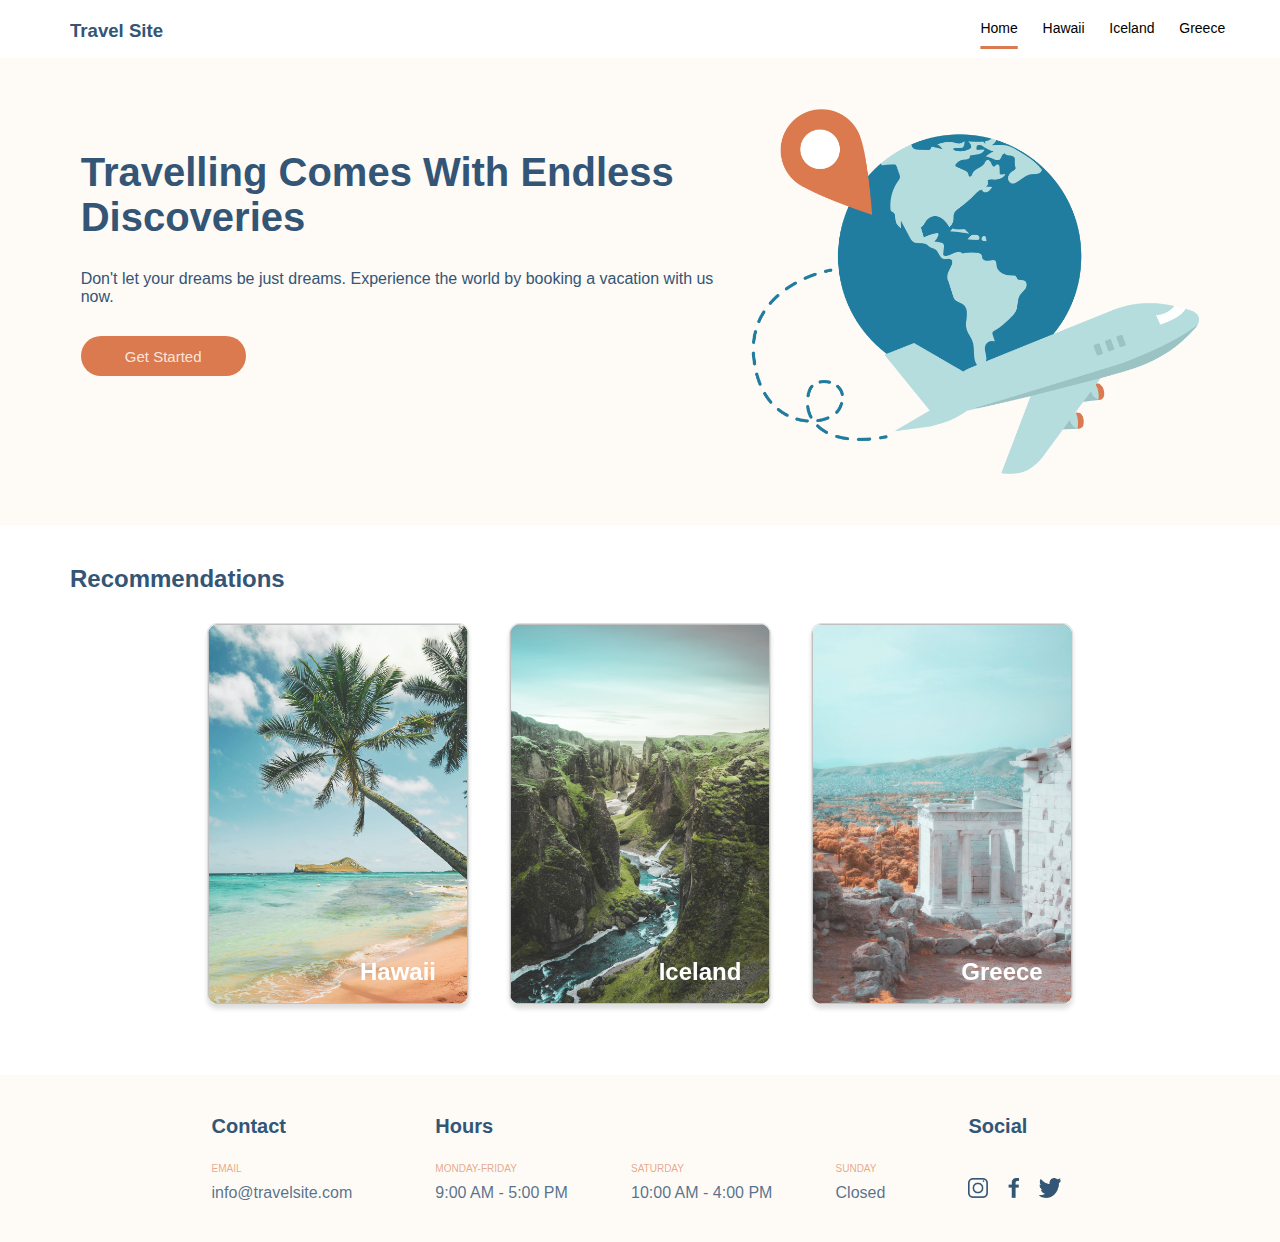
==== index.html @ bce3eba6 "link all pages and copied navigation and footer" ====
<!DOCTYPE html>
<html lang="en">
  <head>
    <meta charset="UTF-8" />
    <meta http-equiv="X-UA-Compatible" content="IE=edge" />
    <meta name="viewport" content="width=device-width, initial-scale=1.0" />
    <link rel="stylesheet" href="/css/global.css" />
    <link rel="stylesheet" href="/css/main.css" />
    <title>Travel Site</title>
  </head>

  <body>
    <header class="header">
      <!-- Nav Bar -->
      <nav class="header__nav">
        <site-logo class="header__logo"
          ><a href="/index.html">Travel Site</a></site-logo
        >
        <ul class="list">
          <li class="list__item list__item--active">
            <a href="/index.html">Home</a>
          </li>
          <li class="list__item"><a href="/pages/hawaii.html">Hawaii</a></li>
          <li class="list__item"><a href="/pages/iceland.html">Iceland</a></li>
          <li class="list__item"><a href="pages/greece.html">Greece</a></li>
        </ul>
      </nav>
    </header>

    <main>
      <!--Hero-->
      <section class="hero">
        <div class="hero__slogan-section">
          <h1 class="hero__slogan">
            Travelling Comes With Endless Discoveries
          </h1>
          <p class="hero__slogan--paragraph">
            Don't let your dreams be just dreams. Experience the world by
            booking a vacation with us now.
          </p>
          <button class="hero__button">Get Started</button>
        </div>
        <img class="hero__slogan-img" src="/assets/hero.png" />
      </section>
      <!-- Recommendations  -->
      <section class="destination-section">
        <h2 class="destination-section__reccomendation">Recommendations</h2>
        <div class="destination-section__cards">
          <div class="destination-section__card">
            <a href="/pages/hawaii.html">
              <img
                class="destination-section__img destination-section__img--hawaii"
              />
              <h2 class="destination-section__location">Hawaii</h2>
            </a>
          </div>
          <div class="destination-section__card">
            <a href="/pages/iceland.html">
              <img
                class="destination-section__img destination-section__img--iceland"
              />
              <h2 class="destination-section__location">Iceland</h2>
            </a>
          </div>
          <div class="destination-section__card">
            <a href="/pages/greece.html">
              <img
                class="destination-section__img destination-section__img--greece"
              />
              <h2 class="destination-section__location">Greece</h2>
            </a>
          </div>
        </div>
      </section>
    </main>

    <footer>
      <section class="footer-nav">
        <div class="footer-nav__contact-card">
          <h2 class="footer-nav__contact-title">Contact</h2>
          <h3 class="footer-nav__contact-subtitle">email</h3>
          <p class="footer-nav__contact-email">info@travelsite.com</p>
        </div>
        <div class="footer-nav__hours-card">
          <h2 class="footer-nav__hours-title">Hours</h2>
          <div class="footer-nav__hours-schedule">
            <span
              ><h3 class="footer-nav__hours-days">monday-friday</h3>
              <p class="footer-nav__hours-time">9:00 AM - 5:00 PM</p></span
            >
            <span
              ><h3 class="footer-nav__hours-days">saturday</h3>
              <p class="footer-nav__hours-time">10:00 AM - 4:00 PM</p></span
            >
            <span
              ><h3 class="footer-nav__hours-days">sunday</h3>
              <p class="footer-nav__hours-time">Closed</p></span
            >
          </div>
        </div>
        <div class="footer-nav__social-card">
          <h2 class="footer-nav__social-title">Social</h2>
          <div class="footer-nav__social-img">
            <img
              class="footer-nav__social-icon footer-nav__social-icon--position"
              src="/assets/icon-instagram.png"
              alt="instagram"
            />
            <img
              class="footer-nav__social-icon"
              src="/assets/icon-facebook.png"
              alt="facebook"
            />
            <img
              class="footer-nav__social-icon"
              src="/assets/icon-twitter.png"
              alt="twitter"
            />
          </div>
        </div>
      </section>
    </footer>
  </body>
</html>
---- css/global.css ----
* {
  margin: 0;
  padding: 0;
  font-family: Verdana, Geneva, Tahoma, sans-serif;
}
---- css/main.css ----
/* Header  */

header {
  background-color: #fff;
  width: 100%;
  padding: 1.25rem 0 1rem 0;
  position: fixed;
  top: 0;
}

/* Logo */

.header__logo {
  font-size: 1.163rem;
  font-weight: bold;
  color: #335576;
  margin: 0 0 0 4.375rem;
}

.header__logo a {
  color: #335576;
  text-decoration: none;
}

/* NavBar */

.header__nav {
  width: 100%;
  display: flex;
  justify-content: space-between;
}

.list {
  display: flex;
  justify-content: space-evenly;
  margin: 0 1.875rem 0 0;
}
li a {
  text-decoration: none;
  color: black;
}

ul {
  list-style: none;
}

.list__item--active {
  text-decoration: underline;
  text-decoration-thickness: 0.2rem;
  text-underline-offset: 0.8rem;
  color: #db7a4e;
}

ul.list {
  width: 23%;
  font-size: 0.875rem;
}

/* Hero Section */

.hero {
  background-color: #fefaf5;
  display: flex;
  justify-content: space-evenly;
  padding: 6.25rem 0 3.125rem 0;
}

.hero__slogan {
  color: #335576;
  font-size: 2.5rem;
  text-align: left;
  margin: 0 0 1.875rem 0;
}

.hero__slogan-section {
  width: 50%;
  padding: 3.125rem 0 0 3.125rem;
}

.hero__slogan--paragraph {
  color: #335576;
  text-align: left;
  margin: 0 0 1.875rem 0;
}

button {
  background-color: #db7a4e;
  color: #ffffffd2;
  width: 10.313rem;
  height: 2.5rem;
  font-size: 0.938rem;
  border-radius: 12.5rem;
  border: none;
}

.hero__slogan-img {
  width: 35%;
  height: 35%;

  padding: 0 3.125rem 0 0;
}

/* Recomendations Section */

.destination-section__reccomendation {
  color: #335576;
  margin: 2.5rem 0 1.875rem 4.375rem;
}

.destination-section__cards {
  display: flex;
  justify-content: center;
}

.destination-section__card {
  width: 16.25rem;
  height: 23.75rem;
  position: relative;
  text-align: center;
  border-radius: 0.625rem;
  border: 0.063rem solid rgba(0, 0, 0, 0.13);
  box-shadow: 0 0.25rem 0.25rem rgba(0, 0, 0, 0.129);
  margin: 0 1.25rem 0 1.25rem;
}

.destination-section__location {
  position: relative;
  bottom: 3.125rem;
  left: 3.75rem;
  color: #ffffff;
}

.destination-section__img {
  width: 100%;
  height: 100%;
  border-radius: 0.625rem;
  backdrop-filter: blur(0.313rem);
}

.destination-section__img--hawaii {
  background-image: url(/assets/hawaii.jpg);
  background-size: cover;
}

.destination-section__img--iceland {
  background-image: url(/assets/iceland.jpg);
  background-size: cover;
}

.destination-section__img--greece {
  background-image: url(/assets/greece.jpg);
  background-size: cover;
}

/* Footer Section */

footer {
  background-color: #fefaf5;
  margin: 4.375rem 0 0 0;
}

.footer-nav {
  display: flex;
  justify-content: space-around;
  padding: 2.5rem 0 2.5rem 0;
  margin: 0 0 0 10.625rem;
}

footer h2 {
  font-size: 1.25rem;
  color: #335576;
}

footer h3 {
  font-size: 0.625rem;
  font-weight: 100;
  text-transform: uppercase;
  color: #db7b4ea6;
}

footer p {
  color: #335576d4;
}

.footer-nav__hours-schedule {
  margin: 0.625rem 0 0 0;
  width: 28.125rem;
  display: flex;
  justify-content: space-between;
}

.footer-nav__hours-time {
  margin: 0.625rem 0 0 0;
}

.footer-nav__contact-subtitle {
  margin: 0.625rem 0 0 0;
}

.footer-nav__contact-email {
  margin: 0.625rem 0 0 0;
}

.footer-nav__social-card {
  margin: 0 6.25rem 0 0;
}

.footer-nav__social-img {
  width: 10.625rem;
  padding-top: 2.5rem;
  display: flex;
  justify-content: flex-start;
}

.footer-nav__social-icon {
  height: 1.25rem;
  display: flex;
  justify-content: flex-start;
  margin: 0 0.625rem 0 0.625rem;
}

.footer-nav__contact-title {
  padding: 0 0 0.938rem 0;
}

.footer-nav__hours-title {
  padding: 0 0 0.938rem 0;
}

.footer-nav__social-icon--position {
  margin-left: 0;
}

a {
  text-decoration: none;
  outline: none;
}
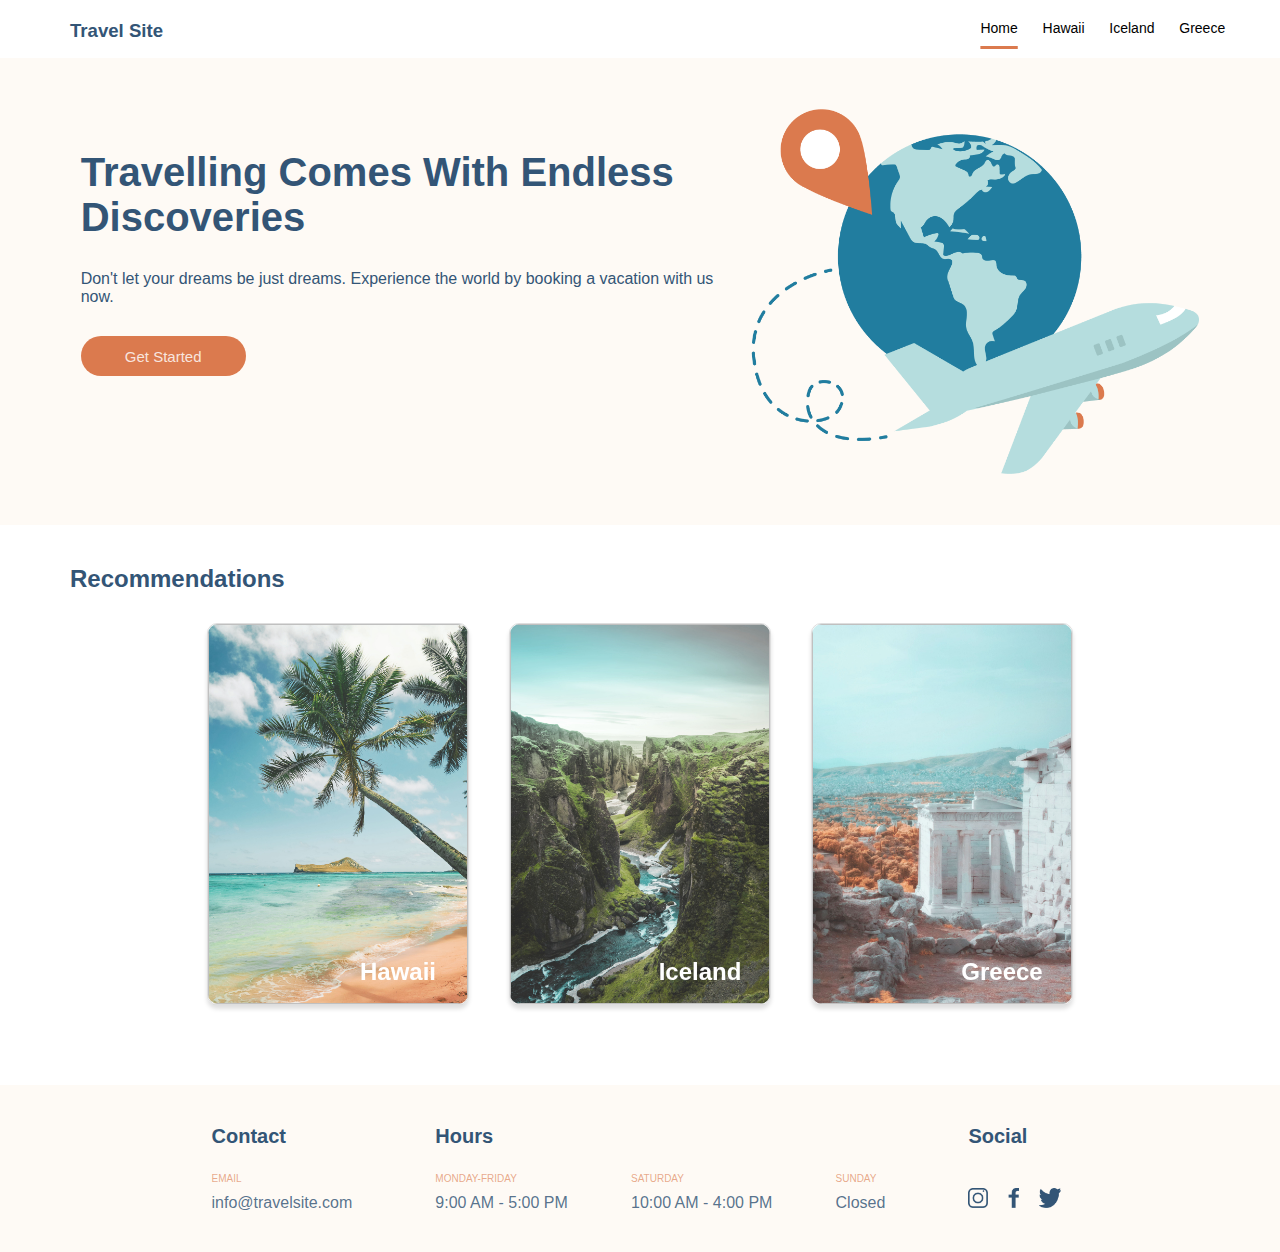
==== commit 52ba08ac: "fix pages footer" ====
--- a/index.html
+++ b/index.html
@@ -22,7 +22,7 @@
           </li>
           <li class="list__item"><a href="/pages/hawaii.html">Hawaii</a></li>
           <li class="list__item"><a href="/pages/iceland.html">Iceland</a></li>
-          <li class="list__item"><a href="pages/greece.html">Greece</a></li>
+          <li class="list__item"><a href="/pages/greece.html">Greece</a></li>
         </ul>
       </nav>
     </header>
--- a/css/main.css
+++ b/css/main.css
@@ -101,6 +101,10 @@
 }
 
 /* Recomendations Section */
+
+.destination-section {
+  padding: 0 0 5rem 0;
+}
 
 .destination-section__reccomendation {
   color: #335576;
@@ -156,7 +160,6 @@
 
 footer {
   background-color: #fefaf5;
-  margin: 4.375rem 0 0 0;
 }
 
 .footer-nav {
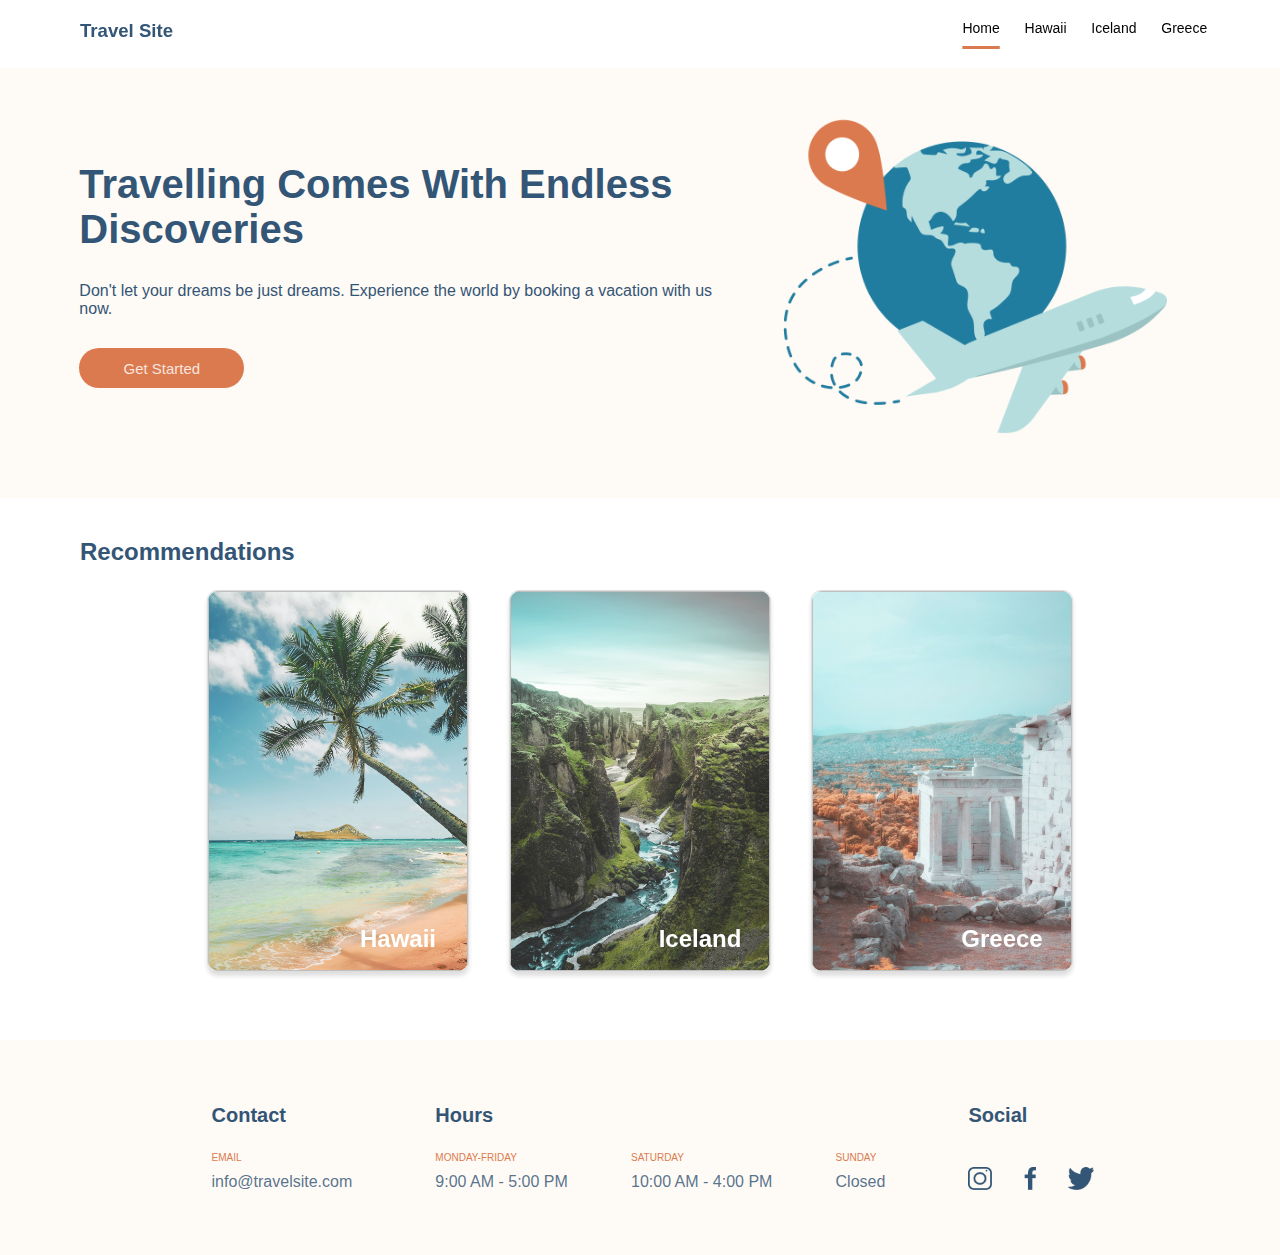
==== commit 51402780: "add img folder in assets and upder all links" ====
--- a/index.html
+++ b/index.html
@@ -40,14 +40,14 @@
           </p>
           <button class="hero__button">Get Started</button>
         </div>
-        <img class="hero__slogan-img" src="/assets/hero.png" />
+        <img class="hero__slogan-img" src="/assets/images/hero.png" />
       </section>
       <!-- Recommendations  -->
       <section class="destination-section">
         <h2 class="destination-section__reccomendation">Recommendations</h2>
         <div class="destination-section__cards">
           <div class="destination-section__card">
-            <a href="/pages/hawaii.html">
+            <a href="/assets/images/hawaii.jpg">
               <img
                 class="destination-section__img destination-section__img--hawaii"
               />
@@ -103,17 +103,17 @@
           <div class="footer-nav__social-img">
             <img
               class="footer-nav__social-icon footer-nav__social-icon--position"
-              src="/assets/icon-instagram.png"
+              src="/assets/images/icon-instagram.png"
               alt="instagram"
             />
             <img
               class="footer-nav__social-icon"
-              src="/assets/icon-facebook.png"
+              src="/assets/images/icon-facebook.png"
               alt="facebook"
             />
             <img
               class="footer-nav__social-icon"
-              src="/assets/icon-twitter.png"
+              src="/assets/images/icon-twitter.png"
               alt="twitter"
             />
           </div>
--- a/css/global.css
+++ b/css/global.css
@@ -1,5 +1,155 @@
 * {
   margin: 0;
   padding: 0;
-  font-family: Verdana, Geneva, Tahoma, sans-serif;
+  font-family: Verdana, sans-serif;
 }
+
+body {
+  min-height: 100vh;
+}
+
+/* Header  */
+
+header {
+  background-color: #fff;
+  width: 100%;
+  padding: 1.25rem 0 3rem 0;
+  position: fixed;
+  top: 0;
+}
+
+/* Logo */
+
+.header__logo {
+  font-size: 1.163rem;
+  font-weight: bold;
+  color: #335576;
+  margin: 0 0 0 5rem;
+}
+
+.header__logo a {
+  color: #335576;
+  text-decoration: none;
+}
+
+/* NavBar */
+
+.header__nav {
+  width: 100%;
+  display: flex;
+  justify-content: space-between;
+  padding: 1.25rem 0 1.25rem 0;
+  position: fixed;
+  top: 0;
+}
+
+.list {
+  display: flex;
+  justify-content: space-evenly;
+  margin: 0 3rem 0 0;
+}
+
+li a {
+  text-decoration: none;
+  color: black;
+}
+
+ul {
+  list-style: none;
+}
+
+.list__item--active {
+  text-decoration: underline;
+  text-decoration-thickness: 0.2rem;
+  text-underline-offset: 0.8rem;
+  color: #db7a4e;
+}
+
+ul.list {
+  width: 23%;
+  font-size: 0.875rem;
+}
+
+/* Footer Section */
+
+footer {
+  background-color: #fefaf5;
+  padding: 2rem 0 2rem 0;
+}
+
+.footer-nav {
+  display: flex;
+  justify-content: space-around;
+  padding: 2rem 0 2rem 0;
+  margin: 0 0 0 10.625rem;
+}
+
+footer h2 {
+  font-size: 1.25rem;
+  color: #335576;
+}
+
+footer h3 {
+  font-size: 0.625rem;
+  font-weight: 100;
+  text-transform: uppercase;
+  color: #db7b4e;
+}
+
+footer p {
+  color: #335576d4;
+}
+
+.footer-nav__hours-schedule {
+  margin: 0.625rem 0 0 0;
+  width: 28.125rem;
+  display: flex;
+  justify-content: space-between;
+}
+
+.footer-nav__hours-time {
+  margin: 0.625rem 0 0 0;
+}
+
+.footer-nav__contact-subtitle {
+  margin: 0.625rem 0 0 0;
+}
+
+.footer-nav__contact-email {
+  margin: 0.625rem 0 0 0;
+}
+
+.footer-nav__social-card {
+  margin: 0 6.25rem 0 0;
+}
+
+.footer-nav__social-img {
+  width: 10.625rem;
+  padding-top: 2.5rem;
+  display: flex;
+  justify-content: flex-start;
+}
+
+.footer-nav__social-icon {
+  height: 1.45rem;
+  display: flex;
+  justify-content: flex-start;
+  margin: 0 1rem 0 1rem;
+}
+
+.footer-nav__contact-title {
+  padding: 0 0 0.938rem 0;
+}
+
+.footer-nav__hours-title {
+  padding: 0 0 0.938rem 0;
+}
+
+.footer-nav__social-icon--position {
+  margin-left: 0;
+}
+
+a {
+  text-decoration: none;
+  outline: none;
+}
--- a/css/main.css
+++ b/css/main.css
@@ -1,68 +1,11 @@
-/* Header  */
-
-header {
-  background-color: #fff;
-  width: 100%;
-  padding: 1.25rem 0 1rem 0;
-  position: fixed;
-  top: 0;
-}
-
-/* Logo */
-
-.header__logo {
-  font-size: 1.163rem;
-  font-weight: bold;
-  color: #335576;
-  margin: 0 0 0 4.375rem;
-}
-
-.header__logo a {
-  color: #335576;
-  text-decoration: none;
-}
-
-/* NavBar */
-
-.header__nav {
-  width: 100%;
-  display: flex;
-  justify-content: space-between;
-}
-
-.list {
-  display: flex;
-  justify-content: space-evenly;
-  margin: 0 1.875rem 0 0;
-}
-li a {
-  text-decoration: none;
-  color: black;
-}
-
-ul {
-  list-style: none;
-}
-
-.list__item--active {
-  text-decoration: underline;
-  text-decoration-thickness: 0.2rem;
-  text-underline-offset: 0.8rem;
-  color: #db7a4e;
-}
-
-ul.list {
-  width: 23%;
-  font-size: 0.875rem;
-}
-
 /* Hero Section */
 
 .hero {
   background-color: #fefaf5;
   display: flex;
   justify-content: space-evenly;
-  padding: 6.25rem 0 3.125rem 0;
+  padding: 3rem 0 4rem 0;
+  margin-top: 4rem;
 }
 
 .hero__slogan {
@@ -74,7 +17,7 @@
 
 .hero__slogan-section {
   width: 50%;
-  padding: 3.125rem 0 0 3.125rem;
+  padding: 3.125rem 0 0 1rem;
 }
 
 .hero__slogan--paragraph {
@@ -94,8 +37,8 @@
 }
 
 .hero__slogan-img {
-  width: 35%;
-  height: 35%;
+  width: 30%;
+  height: 30%;
 
   padding: 0 3.125rem 0 0;
 }
@@ -103,12 +46,12 @@
 /* Recomendations Section */
 
 .destination-section {
-  padding: 0 0 5rem 0;
+  padding: 0 0 4.3rem 0;
 }
 
 .destination-section__reccomendation {
   color: #335576;
-  margin: 2.5rem 0 1.875rem 4.375rem;
+  margin: 2.5rem 0 1.5rem 5rem;
 }
 
 .destination-section__cards {
@@ -142,99 +85,16 @@
 }
 
 .destination-section__img--hawaii {
-  background-image: url(/assets/hawaii.jpg);
+  background-image: url(/assets//images/hawaii.jpg);
   background-size: cover;
 }
 
 .destination-section__img--iceland {
-  background-image: url(/assets/iceland.jpg);
+  background-image: url(/assets/images/iceland.jpg);
   background-size: cover;
 }
 
 .destination-section__img--greece {
-  background-image: url(/assets/greece.jpg);
+  background-image: url(/assets/images/greece.jpg);
   background-size: cover;
 }
-
-/* Footer Section */
-
-footer {
-  background-color: #fefaf5;
-}
-
-.footer-nav {
-  display: flex;
-  justify-content: space-around;
-  padding: 2.5rem 0 2.5rem 0;
-  margin: 0 0 0 10.625rem;
-}
-
-footer h2 {
-  font-size: 1.25rem;
-  color: #335576;
-}
-
-footer h3 {
-  font-size: 0.625rem;
-  font-weight: 100;
-  text-transform: uppercase;
-  color: #db7b4ea6;
-}
-
-footer p {
-  color: #335576d4;
-}
-
-.footer-nav__hours-schedule {
-  margin: 0.625rem 0 0 0;
-  width: 28.125rem;
-  display: flex;
-  justify-content: space-between;
-}
-
-.footer-nav__hours-time {
-  margin: 0.625rem 0 0 0;
-}
-
-.footer-nav__contact-subtitle {
-  margin: 0.625rem 0 0 0;
-}
-
-.footer-nav__contact-email {
-  margin: 0.625rem 0 0 0;
-}
-
-.footer-nav__social-card {
-  margin: 0 6.25rem 0 0;
-}
-
-.footer-nav__social-img {
-  width: 10.625rem;
-  padding-top: 2.5rem;
-  display: flex;
-  justify-content: flex-start;
-}
-
-.footer-nav__social-icon {
-  height: 1.25rem;
-  display: flex;
-  justify-content: flex-start;
-  margin: 0 0.625rem 0 0.625rem;
-}
-
-.footer-nav__contact-title {
-  padding: 0 0 0.938rem 0;
-}
-
-.footer-nav__hours-title {
-  padding: 0 0 0.938rem 0;
-}
-
-.footer-nav__social-icon--position {
-  margin-left: 0;
-}
-
-a {
-  text-decoration: none;
-  outline: none;
-}
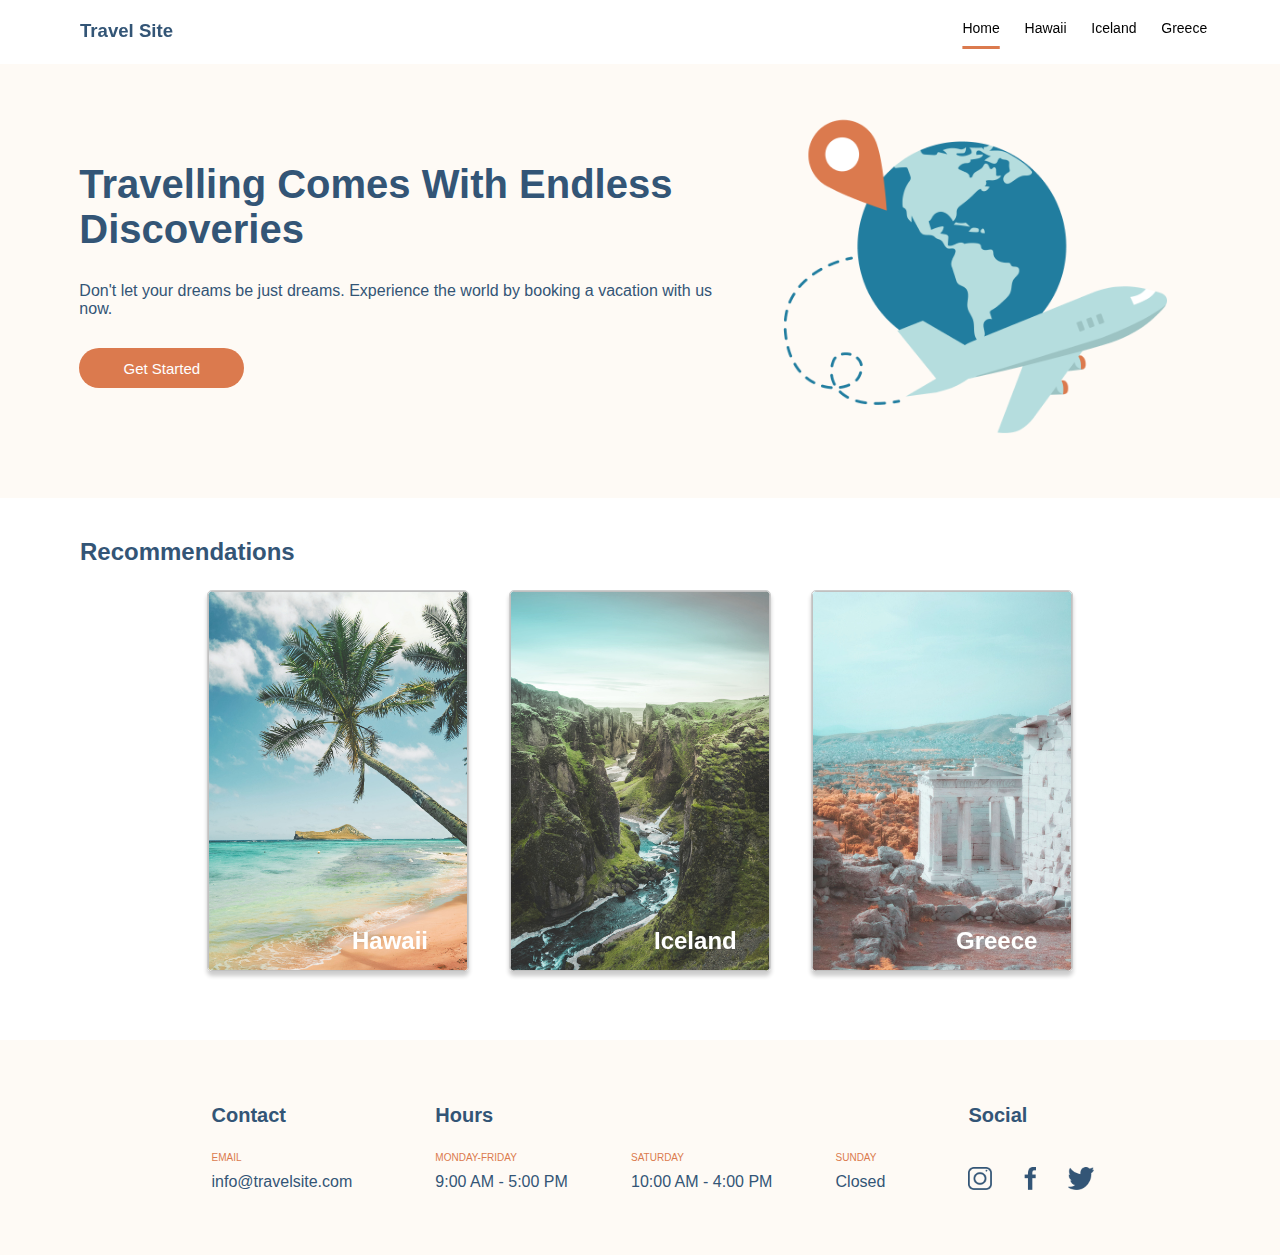
==== commit fca7229b: "update website titles" ====
--- a/index.html
+++ b/index.html
@@ -11,11 +11,12 @@
 
   <body>
     <header class="header">
-      <!-- Nav Bar -->
+      <!-- Nav Bar Left Side-->
       <nav class="header__nav">
         <site-logo class="header__logo"
           ><a href="/index.html">Travel Site</a></site-logo
         >
+        <!-- Nav Bar List Right Side -->
         <ul class="list">
           <li class="list__item list__item--active">
             <a href="/index.html">Home</a>
@@ -45,15 +46,18 @@
       <!-- Recommendations  -->
       <section class="destination-section">
         <h2 class="destination-section__reccomendation">Recommendations</h2>
+        <!-- Location Destination Cards section-->
         <div class="destination-section__cards">
+          <!-- Hawaii Location -->
           <div class="destination-section__card">
-            <a href="/assets/images/hawaii.jpg">
+            <a href="/pages/hawaii.html">
               <img
                 class="destination-section__img destination-section__img--hawaii"
               />
               <h2 class="destination-section__location">Hawaii</h2>
             </a>
           </div>
+          <!-- Iceland Location -->
           <div class="destination-section__card">
             <a href="/pages/iceland.html">
               <img
@@ -62,6 +66,7 @@
               <h2 class="destination-section__location">Iceland</h2>
             </a>
           </div>
+          <!-- Greece Location -->
           <div class="destination-section__card">
             <a href="/pages/greece.html">
               <img
@@ -76,11 +81,13 @@
 
     <footer>
       <section class="footer-nav">
+        <!-- Contact Section -->
         <div class="footer-nav__contact-card">
           <h2 class="footer-nav__contact-title">Contact</h2>
           <h3 class="footer-nav__contact-subtitle">email</h3>
           <p class="footer-nav__contact-email">info@travelsite.com</p>
         </div>
+        <!-- Hours Section -->
         <div class="footer-nav__hours-card">
           <h2 class="footer-nav__hours-title">Hours</h2>
           <div class="footer-nav__hours-schedule">
@@ -98,6 +105,7 @@
             >
           </div>
         </div>
+        <!-- Social Section -->
         <div class="footer-nav__social-card">
           <h2 class="footer-nav__social-title">Social</h2>
           <div class="footer-nav__social-img">
--- a/css/global.css
+++ b/css/global.css
@@ -3,6 +3,8 @@
   padding: 0;
   font-family: Verdana, sans-serif;
 }
+
+/* Body  */
 
 body {
   min-height: 100vh;
@@ -13,12 +15,12 @@
 header {
   background-color: #fff;
   width: 100%;
-  padding: 1.25rem 0 3rem 0;
+  padding: 1.25rem 0 2.7rem 0;
   position: fixed;
   top: 0;
 }
 
-/* Logo */
+/* Navigation Bar & Logo */
 
 .header__logo {
   font-size: 1.163rem;
@@ -31,9 +33,6 @@
   color: #335576;
   text-decoration: none;
 }
-
-/* NavBar */
-
 .header__nav {
   width: 100%;
   display: flex;
@@ -93,11 +92,11 @@
   font-size: 0.625rem;
   font-weight: 100;
   text-transform: uppercase;
-  color: #db7b4e;
+  color: #db7a4e;
 }
 
 footer p {
-  color: #335576d4;
+  color: #335576;
 }
 
 .footer-nav__hours-schedule {
--- a/css/main.css
+++ b/css/main.css
@@ -28,7 +28,7 @@
 
 button {
   background-color: #db7a4e;
-  color: #ffffffd2;
+  color: #fff;
   width: 10.313rem;
   height: 2.5rem;
   font-size: 0.938rem;
@@ -39,7 +39,6 @@
 .hero__slogan-img {
   width: 30%;
   height: 30%;
-
   padding: 0 3.125rem 0 0;
 }
 
@@ -64,24 +63,24 @@
   height: 23.75rem;
   position: relative;
   text-align: center;
-  border-radius: 0.625rem;
-  border: 0.063rem solid rgba(0, 0, 0, 0.13);
-  box-shadow: 0 0.25rem 0.25rem rgba(0, 0, 0, 0.129);
+  border-radius: 5px;
+  border: 1px solid rgba(0, 0, 0, 20%);
+  box-shadow: 0 4px 4px rgba(0, 0, 0, 20%);
   margin: 0 1.25rem 0 1.25rem;
 }
 
 .destination-section__location {
-  position: relative;
-  bottom: 3.125rem;
-  left: 3.75rem;
+  position: absolute;
+  bottom: 1rem;
+  left: 9rem;
   color: #ffffff;
 }
 
 .destination-section__img {
   width: 100%;
   height: 100%;
-  border-radius: 0.625rem;
-  backdrop-filter: blur(0.313rem);
+  border-radius: 5px;
+  backdrop-filter: blur(4px);
 }
 
 .destination-section__img--hawaii {
